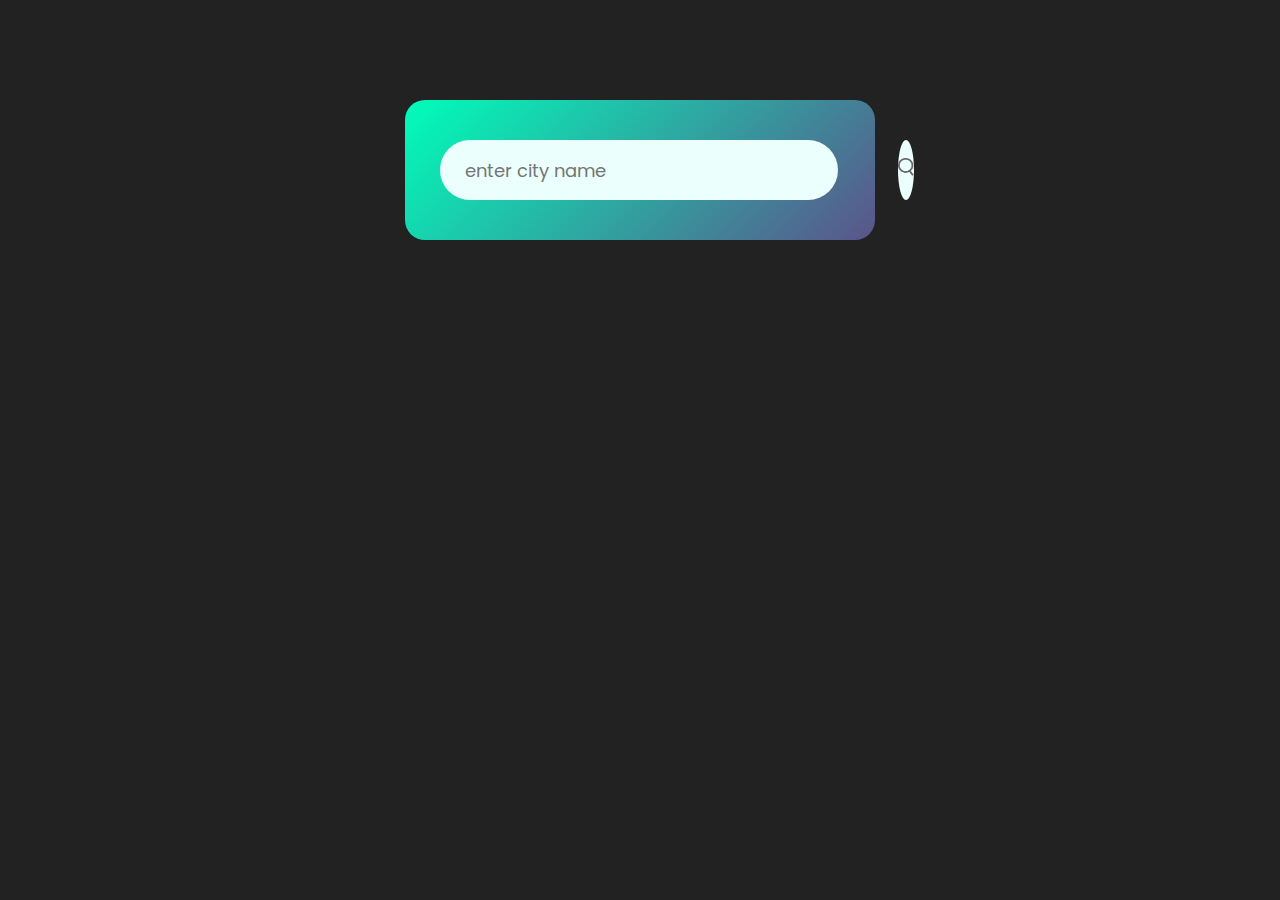
==== weather-app/index.html @ a51b04e9 "created files then structured and styled up to search section" ====
<!DOCTYPE html>
<html lang="en">
<head>
    <meta charset="UTF-8">
    <meta name="viewport" content="width=device-width, initial-scale=1.0">

    <!-- Poppins font -->
    <link rel="preconnect" href="https://fonts.googleapis.com">
    <link rel="preconnect" href="https://fonts.gstatic.com" crossorigin>
    <link href="https://fonts.googleapis.com/css2?family=Poppins:wght@400;600;700;800&display=swap" rel="stylesheet">
    <!-- CSS link -->
    <link rel="stylesheet" href="style.css">
    <title>Weather App</title>
</head>
<body>
    
    <div class="card">
        <div class="search">
            <input type="text" placeholder="enter city name" spellcheck="false">
            <button><img src="images//search.png" alt="search-icon"></button>
        </div>
    </div>

    <script src="index.js"></script>
</body>
</html>
---- weather-app/style.css ----
*,  after, ::before {
    margin: 0;
    padding: 0;
    box-sizing: border-box;
    font-family: 'Poppins', sans-serif;
}

body {
    background: #222;
}

.card {
    width: 90%;
    max-width: 470px;
    background: linear-gradient(135deg, #00feba, #5b548a);
    color: #fff;
    margin: 100px auto 0;
    border-radius: 20px;
    padding: 40px 35px;
    text-align: center;
}

.search {
    width: 100%;
    display: flex;
    align-items: center;
    justify-content: space-between;
}

.search input {
    border: 0;
    outline: 0;
    background: #ebfffc;
    color: #555;
    padding: 10px 25px;
    height: 60px;
    border-radius: 30px;
    flex: 1;
    margin-right: 60px;
    font-size: 18px;
}

.search button {
    border: 0;
    outline: 0;
    background: #ebfffc;
    border-radius: 50%;
    width: 60px;
    height: 60px;
    cursor: pointer;
}

.search button img {
    width: 16px;
}
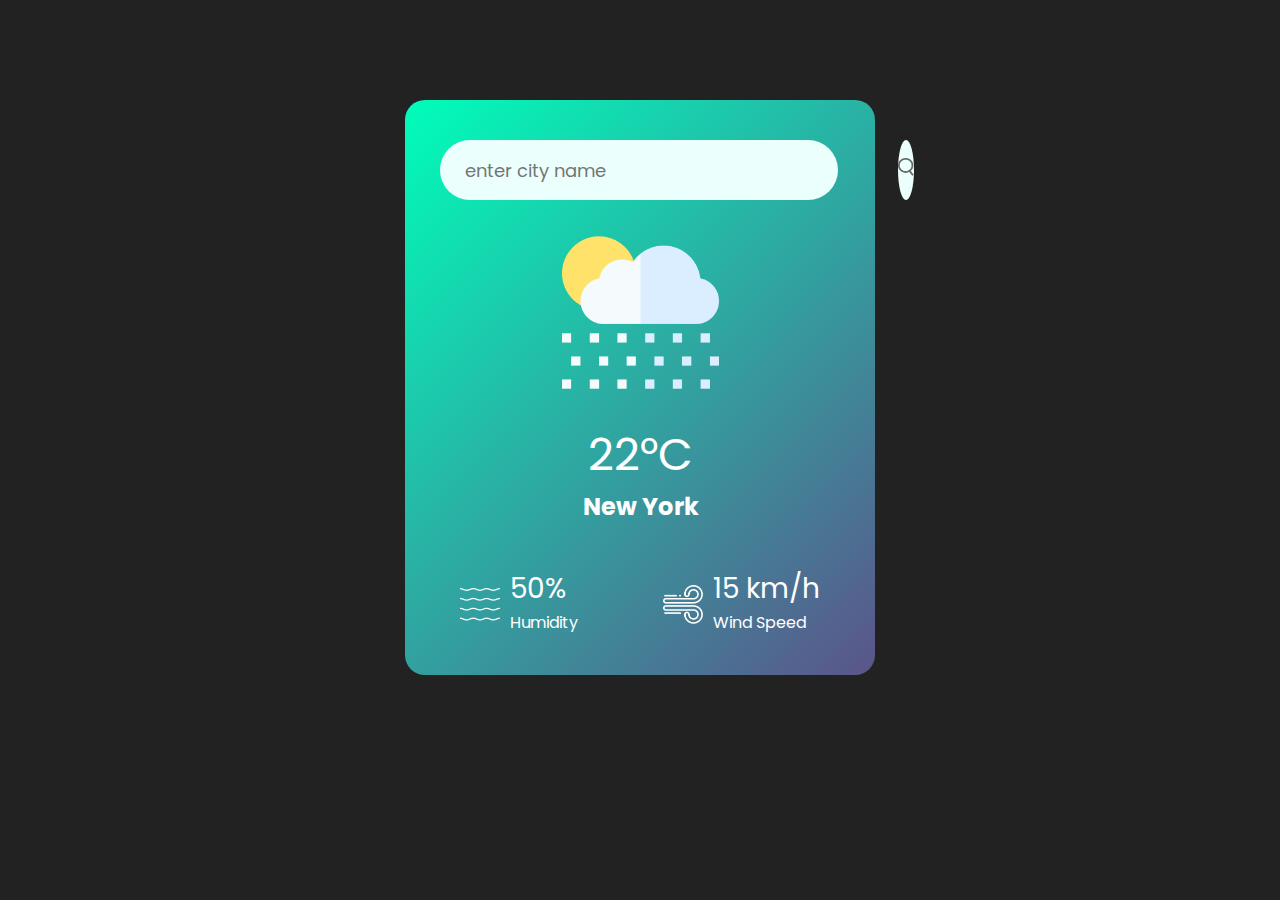
==== commit 013e460e: "added weather section and styled it" ====
--- a/weather-app/index.html
+++ b/weather-app/index.html
@@ -19,6 +19,28 @@
             <input type="text" placeholder="enter city name" spellcheck="false">
             <button><img src="images//search.png" alt="search-icon"></button>
         </div>
+
+        <div class="weather">
+            <img src="images//rain.png" alt="weather-icon">
+            <h1 class="temp">22°C</h1>
+            <h2 class="city">New York</h2>
+            <div class="details">
+                <div class="col">
+                    <img src="images/humidity.png" alt="humidity-img">
+                    <div>
+                        <p class="humidity">50%</p>
+                        <p>Humidity</p>
+                    </div>
+                </div>
+                <div class="col">
+                    <img src="images/wind.png" alt="wind-img">
+                    <div>
+                        <p class="wind">15 km/h</p>
+                        <p>Wind Speed</p>
+                    </div>
+                </div>
+            </div>
+        </div>
     </div>
 
     <script src="index.js"></script>
--- a/weather-app/style.css
+++ b/weather-app/style.css
@@ -53,3 +53,38 @@
 .search button img {
     width: 16px;
 }
+
+.weather-icon {
+    width: 170px;
+    margin-top: 30px;
+}
+
+.weather h1 {
+    font-size: 45px;
+    font-weight: 400;
+    margin-top: -10px;
+}
+
+.details {
+    display: flex;
+    align-items: center;
+    justify-content: space-between;
+    padding: 0 20px;
+    margin-top: 50px;
+}
+
+.col {
+    display: flex;
+    align-items: center;
+    text-align: left;
+}
+
+.col img {
+    width: 40px;
+    margin-right: 10px;
+}
+
+.humidity, .wind {
+    font-size: 28px;
+    margin-top: -6px;
+}
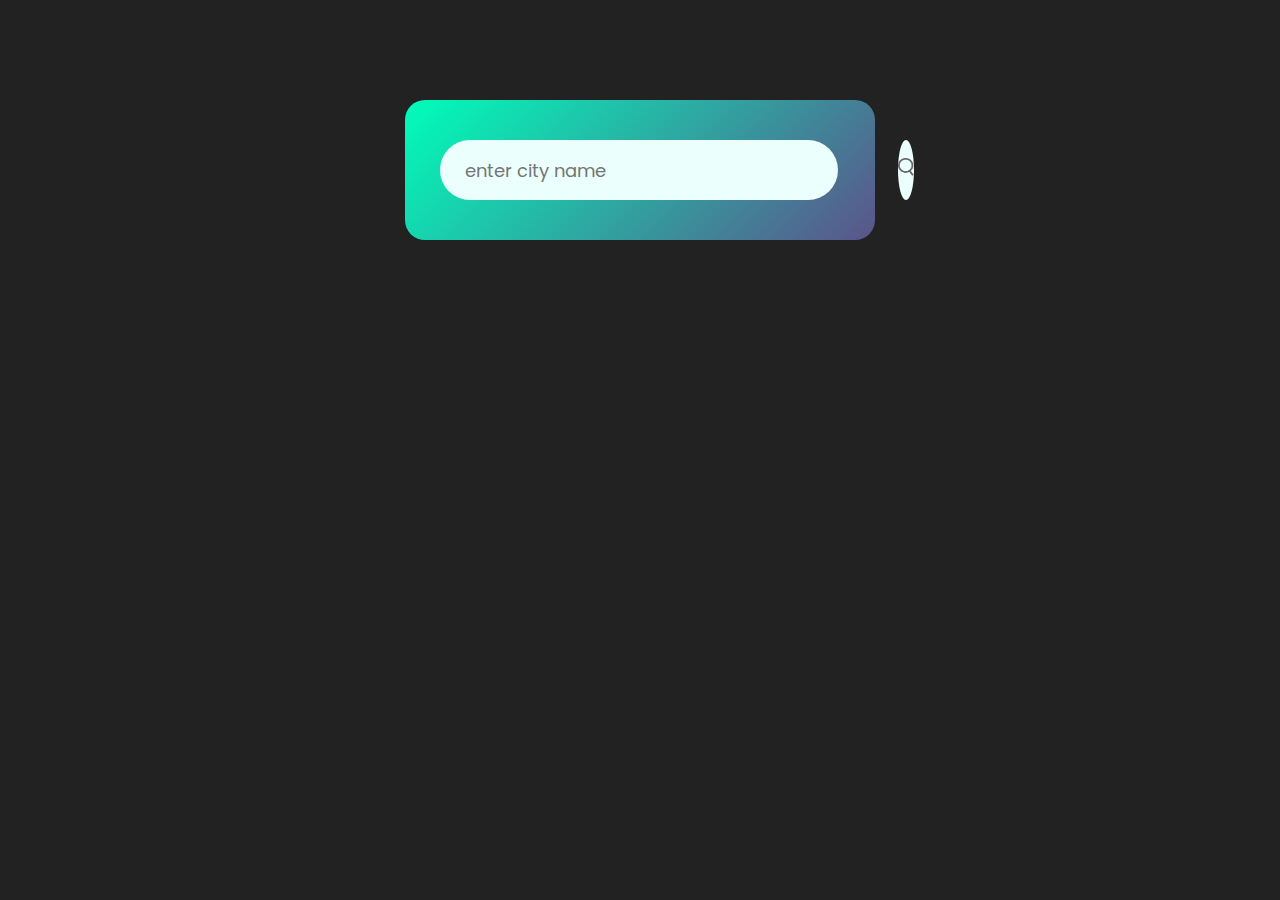
==== commit 5cb4b5b3: "wrapped up weather-app" ====
--- a/weather-app/index.html
+++ b/weather-app/index.html
@@ -20,8 +20,12 @@
             <button><img src="images//search.png" alt="search-icon"></button>
         </div>
 
+        <div class="error">
+            <p>Invalid city name</p>
+        </div>
+
         <div class="weather">
-            <img src="images//rain.png" alt="weather-icon">
+            <img src="images/rain.png" alt="weather-icon" class="weather-icon">
             <h1 class="temp">22°C</h1>
             <h2 class="city">New York</h2>
             <div class="details">
--- a/weather-app/style.css
+++ b/weather-app/style.css
@@ -50,6 +50,10 @@
     cursor: pointer;
 }
 
+.search button:hover {
+    opacity: .9;
+}
+
 .search button img {
     width: 16px;
 }
@@ -88,3 +92,15 @@
     font-size: 28px;
     margin-top: -6px;
 }
+
+.weather {
+    display: none;
+}
+
+.error {
+    text-align: left;
+    margin-left: 10px;
+    font-size: 14px;
+    margin-top: 10px;
+    display: none;
+}